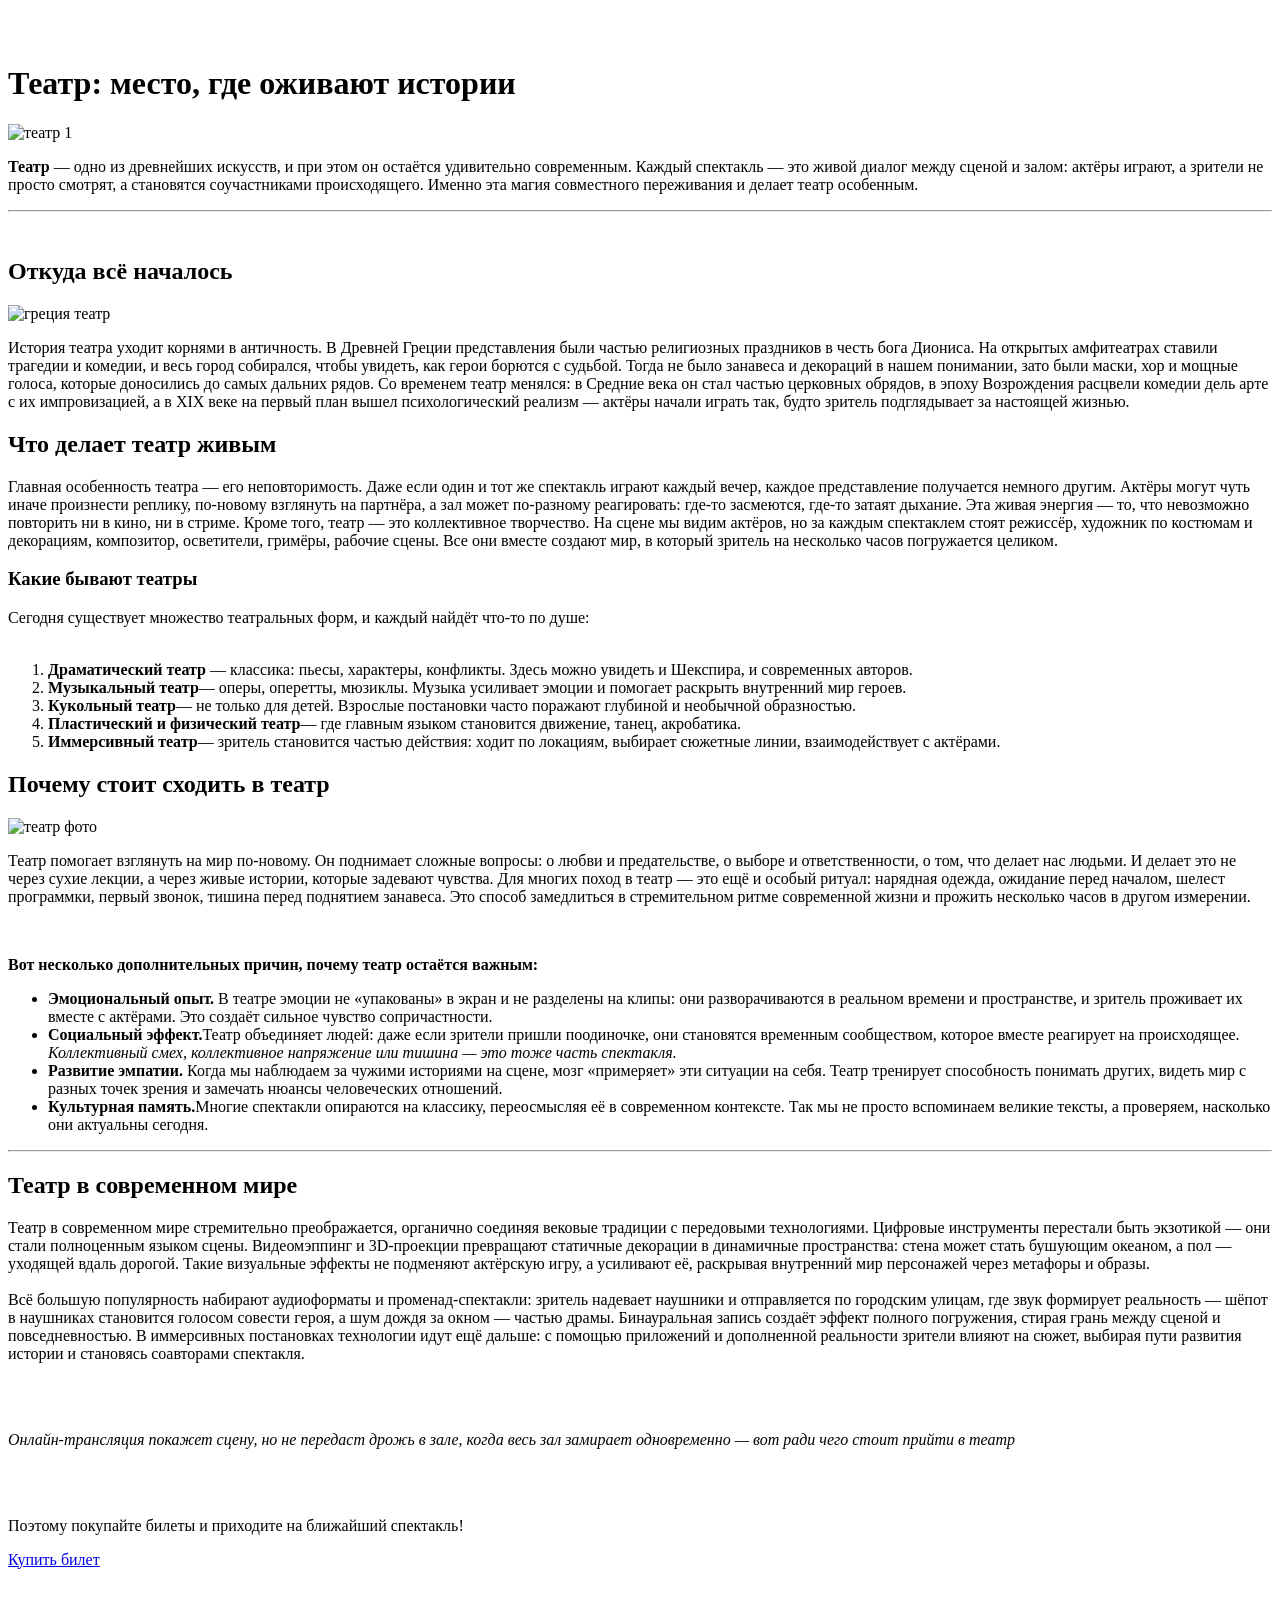
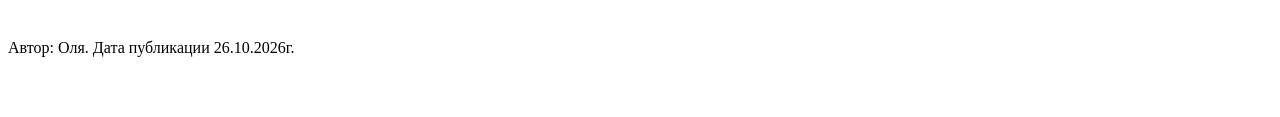
==== index.html @ bde0e6e7 "Create index.html" ====
<DOCTYPE html>
<html lang="ru">
  <head>
    <meta charset="UTF-8">
    <meta name="viewport" content="width=device-width, initial-scale=1.0">
<link rel="stylesheet" href="style.css">
    <title>Театр</title>
  </head>
  <body>
    <header>
      <div class="card">
<h1>Театр: место, где оживают истории</h1>
<img src="https://i.pinimg.com/1200x/78/25/24/7825245fdee2a1b22874e7d374e0bfaa.jpg" alt="театр 1">
      <p><strong>Театр</strong> — одно из древнейших искусств, и при этом он остаётся удивительно современным. Каждый спектакль — это живой диалог между сценой и залом: актёры играют, а зрители не просто смотрят, а становятся соучастниками происходящего. Именно эта магия совместного переживания и делает театр особенным.</p>
<hr>
</header>
<main>
     <div class="card">
     <h2>Откуда всё началось</h2>
<img src="https://i.pinimg.com/736x/07/54/9a/07549a7b54d4599b1a3d2034c88c1d8c.jpg" alt="греция театр">
        <p>История театра уходит корнями в античность. В Древней Греции представления были частью религиозных праздников в честь бога Диониса. На открытых амфитеатрах ставили трагедии и комедии, и весь город собирался, чтобы увидеть, как герои борются с судьбой. Тогда не было занавеса и декораций в нашем понимании, зато были маски, хор и мощные голоса, которые доносились до самых дальних рядов.
Со временем театр менялся: в Средние века он стал частью церковных обрядов, в эпоху Возрождения расцвели комедии дель арте с их импровизацией, а в XIX веке на первый план вышел психологический реализм — актёры начали играть так, будто зритель подглядывает за настоящей жизнью.</p>
<h2>Что делает театр живым</h2>
<p>Главная особенность театра — его неповторимость. Даже если один и тот же спектакль играют каждый вечер, каждое представление получается немного другим. Актёры могут чуть иначе произнести реплику, по-новому взглянуть на партнёра, а зал может по-разному реагировать: где-то засмеются, где-то затаят дыхание. Эта живая энергия — то, что невозможно повторить ни в кино, ни в стриме.

Кроме того, театр — это коллективное творчество. На сцене мы видим актёров, но за каждым спектаклем стоят режиссёр, художник по костюмам и декорациям, композитор, осветители, гримёры, рабочие сцены. Все они вместе создают мир, в который зритель на несколько часов погружается целиком.</p>
<h3>Какие бывают театры</h3>
<p>Сегодня существует множество театральных форм, и каждый найдёт что-то по душе:</p>
</div>
    <ol>
    <li><b>Драматический театр</b> — классика: пьесы, характеры, конфликты. Здесь можно увидеть и Шекспира, и современных авторов.</li>
    <li><b>Музыкальный театр</b>— оперы, оперетты, мюзиклы. Музыка усиливает эмоции и помогает раскрыть внутренний мир героев.</li>
    <li><b>Кукольный театр</b>— не только для детей. Взрослые постановки часто поражают глубиной и необычной образностью.</li>
    <li><b>Пластический и физический театр</b>— где главным языком становится движение, танец, акробатика.</li>
    <li><b>Иммерсивный театр</b>— зритель становится частью действия: ходит по локациям, выбирает сюжетные линии, взаимодействует с актёрами.</li>
</ol>


<div class="card">
<h2>Почему стоит сходить в театр</h2>
<img src="https://i.pinimg.com/1200x/43/51/a8/4351a837d95a75dd623ce6c57aaaa70f.jpg" alt="театр фото">
<p>Театр помогает взглянуть на мир по-новому. Он поднимает сложные вопросы: о любви и предательстве, о выборе и ответственности, о том, что делает нас людьми. И делает это не через сухие лекции, а через живые истории, которые задевают чувства.
Для многих поход в театр — это ещё и особый ритуал: нарядная одежда, ожидание перед началом, шелест программки, первый звонок, тишина перед поднятием занавеса. Это способ замедлиться в стремительном ритме современной жизни и прожить несколько часов в другом измерении.</p>
</div> <br>
<p><b>Вот несколько дополнительных причин, почему театр остаётся важным:</b></p>
<ul>
    <li><b>Эмоциональный опыт.</b> В театре эмоции не «упакованы» в экран и не разделены на клипы: они разворачиваются в реальном времени и пространстве, и зритель проживает их вместе с актёрами. Это создаёт сильное чувство сопричастности.</li>
<li><b>Социальный эффект.</b>Театр объединяет людей: даже если зрители пришли поодиночке, они становятся временным сообществом, которое вместе реагирует на происходящее. <em>Коллективный смех, коллективное напряжение или тишина — это тоже часть спектакля.</em></li>
<li><b>Развитие эмпатии. </b>Когда мы наблюдаем за чужими историями на сцене, мозг «примеряет» эти ситуации на себя. Театр тренирует способность понимать других, видеть мир с разных точек зрения и замечать нюансы человеческих отношений.</li>
<li><b>Культурная память.</b>Многие спектакли опираются на классику, переосмысляя её в современном контексте. Так мы не просто вспоминаем великие тексты, а проверяем, насколько они актуальны сегодня.</li></ul>

<hr>
<div class="card">
<h2>Театр в современном мире</h2>
<p>Театр в современном мире стремительно преображается, органично соединяя вековые традиции с передовыми технологиями. Цифровые инструменты перестали быть экзотикой — они стали полноценным языком сцены. Видеомэппинг и 3D‑проекции превращают статичные декорации в динамичные пространства: стена может стать бушующим океаном, а пол — уходящей вдаль дорогой. Такие визуальные эффекты не подменяют актёрскую игру, а усиливают её, раскрывая внутренний мир персонажей через метафоры и образы.
<br>
<br>
Всё большую популярность набирают аудиоформаты и променад‑спектакли: зритель надевает наушники и отправляется по городским улицам, где звук формирует реальность — шёпот в наушниках становится голосом совести героя, а шум дождя за окном — частью драмы. Бинауральная запись создаёт эффект полного погружения, стирая грань между сценой и повседневностью. В иммерсивных постановках технологии идут ещё дальше: с помощью приложений и дополненной реальности зрители влияют на сюжет, выбирая пути развития истории и становясь соавторами спектакля.</p>
<br>
<br>
<p><i>Онлайн‑трансляция покажет сцену, но не передаст дрожь в зале, когда весь зал замирает одновременно — вот ради чего стоит прийти в театр</i></p>
<br>
<br>
<p>Поэтому покупайте билеты и приходите на ближайший спектакль!</p>
<a href="https://afisha.yandex.ru/moscow/theatre?utm_source=direct_search&utm_medium=paid_performance&utm_campaign=MSCAMP-60_%5BAF-PT%5D_%7BWS%3AS%7D_RU-213_goal-REV_Category-Театр-Билеты%2F%2FТоварная%7C713591144&utm_term=---autotargeting&utm_content=INTid%7C01000000205787670802_205787670802%7Ccid%7C713591144%7Cgid%7C5787670802%7Caid%7C1918643913189774601%7Cpos%7Cpremium2%7Csrc%7Csearch_none%7Cdvc%7Cdesktop%7Cevid&etext=2202.fEd7aWQY4iSCY84RmDvKeNXqosxZN4XyrXvMXzpIcaYJtcxmiPmSApdjvlDSCZVjcHZ4bWp2ZnJpcmhocmVlbg.e72bdbdc466ce95ef4458d5a75df16bcf6acc637&yclid=6846003664634773503" class="btn-link">Купить билет</a>
</div>
</section>
    </main>

    <footer>
      <p>Автор: Оля. Дата публикации 26.10.2026г.</p>
    </footer>
  </body>
</html>
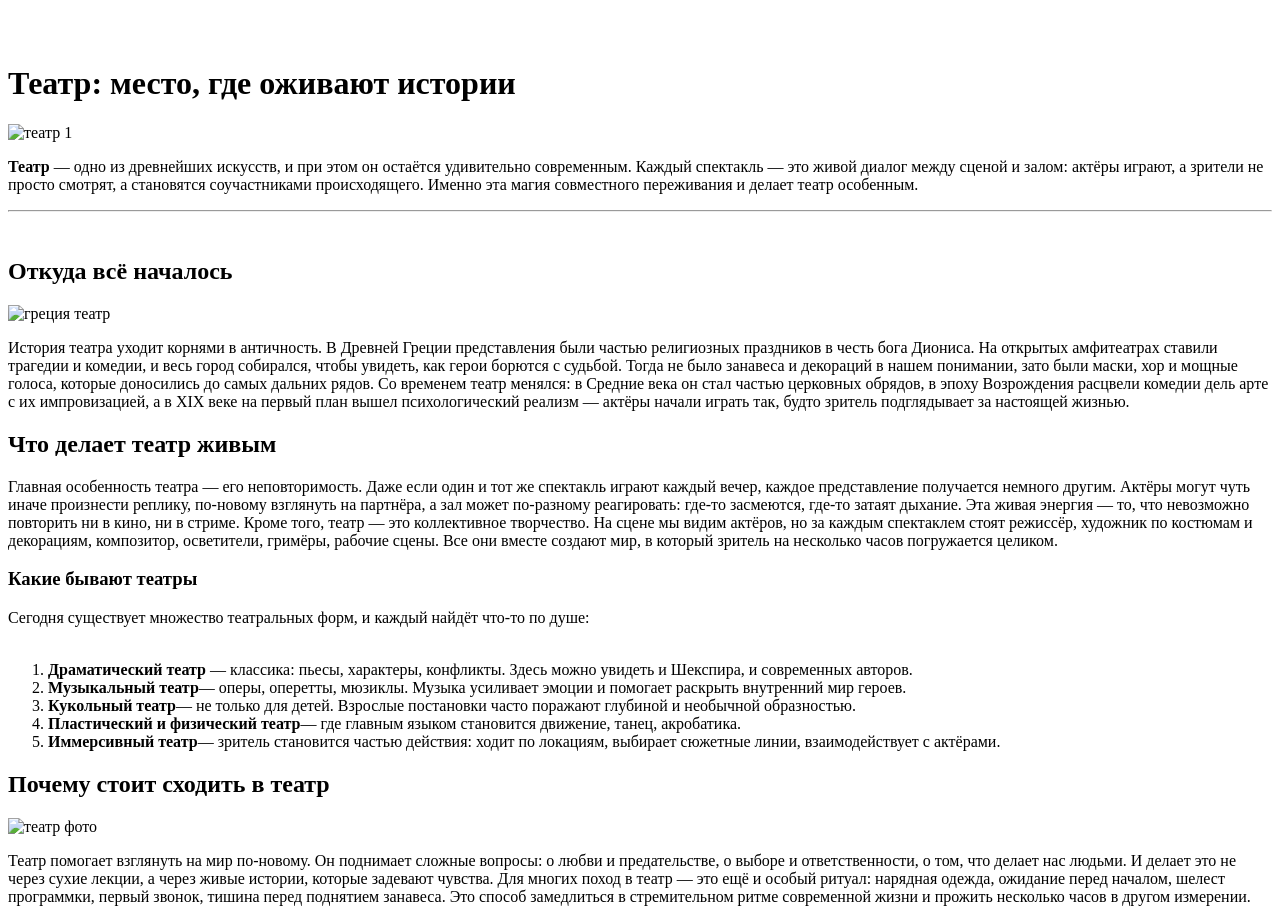
==== commit 060d5a76: "Update index.html страдай, восстанавливай" ====
--- a/index.html
+++ b/index.html
@@ -42,34 +42,4 @@
 <img src="https://i.pinimg.com/1200x/43/51/a8/4351a837d95a75dd623ce6c57aaaa70f.jpg" alt="театр фото">
 <p>Театр помогает взглянуть на мир по-новому. Он поднимает сложные вопросы: о любви и предательстве, о выборе и ответственности, о том, что делает нас людьми. И делает это не через сухие лекции, а через живые истории, которые задевают чувства.
 Для многих поход в театр — это ещё и особый ритуал: нарядная одежда, ожидание перед началом, шелест программки, первый звонок, тишина перед поднятием занавеса. Это способ замедлиться в стремительном ритме современной жизни и прожить несколько часов в другом измерении.</p>
-</div> <br>
-<p><b>Вот несколько дополнительных причин, почему театр остаётся важным:</b></p>
-<ul>
-    <li><b>Эмоциональный опыт.</b> В театре эмоции не «упакованы» в экран и не разделены на клипы: они разворачиваются в реальном времени и пространстве, и зритель проживает их вместе с актёрами. Это создаёт сильное чувство сопричастности.</li>
-<li><b>Социальный эффект.</b>Театр объединяет людей: даже если зрители пришли поодиночке, они становятся временным сообществом, которое вместе реагирует на происходящее. <em>Коллективный смех, коллективное напряжение или тишина — это тоже часть спектакля.</em></li>
-<li><b>Развитие эмпатии. </b>Когда мы наблюдаем за чужими историями на сцене, мозг «примеряет» эти ситуации на себя. Театр тренирует способность понимать других, видеть мир с разных точек зрения и замечать нюансы человеческих отношений.</li>
-<li><b>Культурная память.</b>Многие спектакли опираются на классику, переосмысляя её в современном контексте. Так мы не просто вспоминаем великие тексты, а проверяем, насколько они актуальны сегодня.</li></ul>
 
-<hr>
-<div class="card">
-<h2>Театр в современном мире</h2>
-<p>Театр в современном мире стремительно преображается, органично соединяя вековые традиции с передовыми технологиями. Цифровые инструменты перестали быть экзотикой — они стали полноценным языком сцены. Видеомэппинг и 3D‑проекции превращают статичные декорации в динамичные пространства: стена может стать бушующим океаном, а пол — уходящей вдаль дорогой. Такие визуальные эффекты не подменяют актёрскую игру, а усиливают её, раскрывая внутренний мир персонажей через метафоры и образы.
-<br>
-<br>
-Всё большую популярность набирают аудиоформаты и променад‑спектакли: зритель надевает наушники и отправляется по городским улицам, где звук формирует реальность — шёпот в наушниках становится голосом совести героя, а шум дождя за окном — частью драмы. Бинауральная запись создаёт эффект полного погружения, стирая грань между сценой и повседневностью. В иммерсивных постановках технологии идут ещё дальше: с помощью приложений и дополненной реальности зрители влияют на сюжет, выбирая пути развития истории и становясь соавторами спектакля.</p>
-<br>
-<br>
-<p><i>Онлайн‑трансляция покажет сцену, но не передаст дрожь в зале, когда весь зал замирает одновременно — вот ради чего стоит прийти в театр</i></p>
-<br>
-<br>
-<p>Поэтому покупайте билеты и приходите на ближайший спектакль!</p>
-<a href="https://afisha.yandex.ru/moscow/theatre?utm_source=direct_search&utm_medium=paid_performance&utm_campaign=MSCAMP-60_%5BAF-PT%5D_%7BWS%3AS%7D_RU-213_goal-REV_Category-Театр-Билеты%2F%2FТоварная%7C713591144&utm_term=---autotargeting&utm_content=INTid%7C01000000205787670802_205787670802%7Ccid%7C713591144%7Cgid%7C5787670802%7Caid%7C1918643913189774601%7Cpos%7Cpremium2%7Csrc%7Csearch_none%7Cdvc%7Cdesktop%7Cevid&etext=2202.fEd7aWQY4iSCY84RmDvKeNXqosxZN4XyrXvMXzpIcaYJtcxmiPmSApdjvlDSCZVjcHZ4bWp2ZnJpcmhocmVlbg.e72bdbdc466ce95ef4458d5a75df16bcf6acc637&yclid=6846003664634773503" class="btn-link">Купить билет</a>
-</div>
-</section>
-    </main>
-
-    <footer>
-      <p>Автор: Оля. Дата публикации 26.10.2026г.</p>
-    </footer>
-  </body>
-</html>
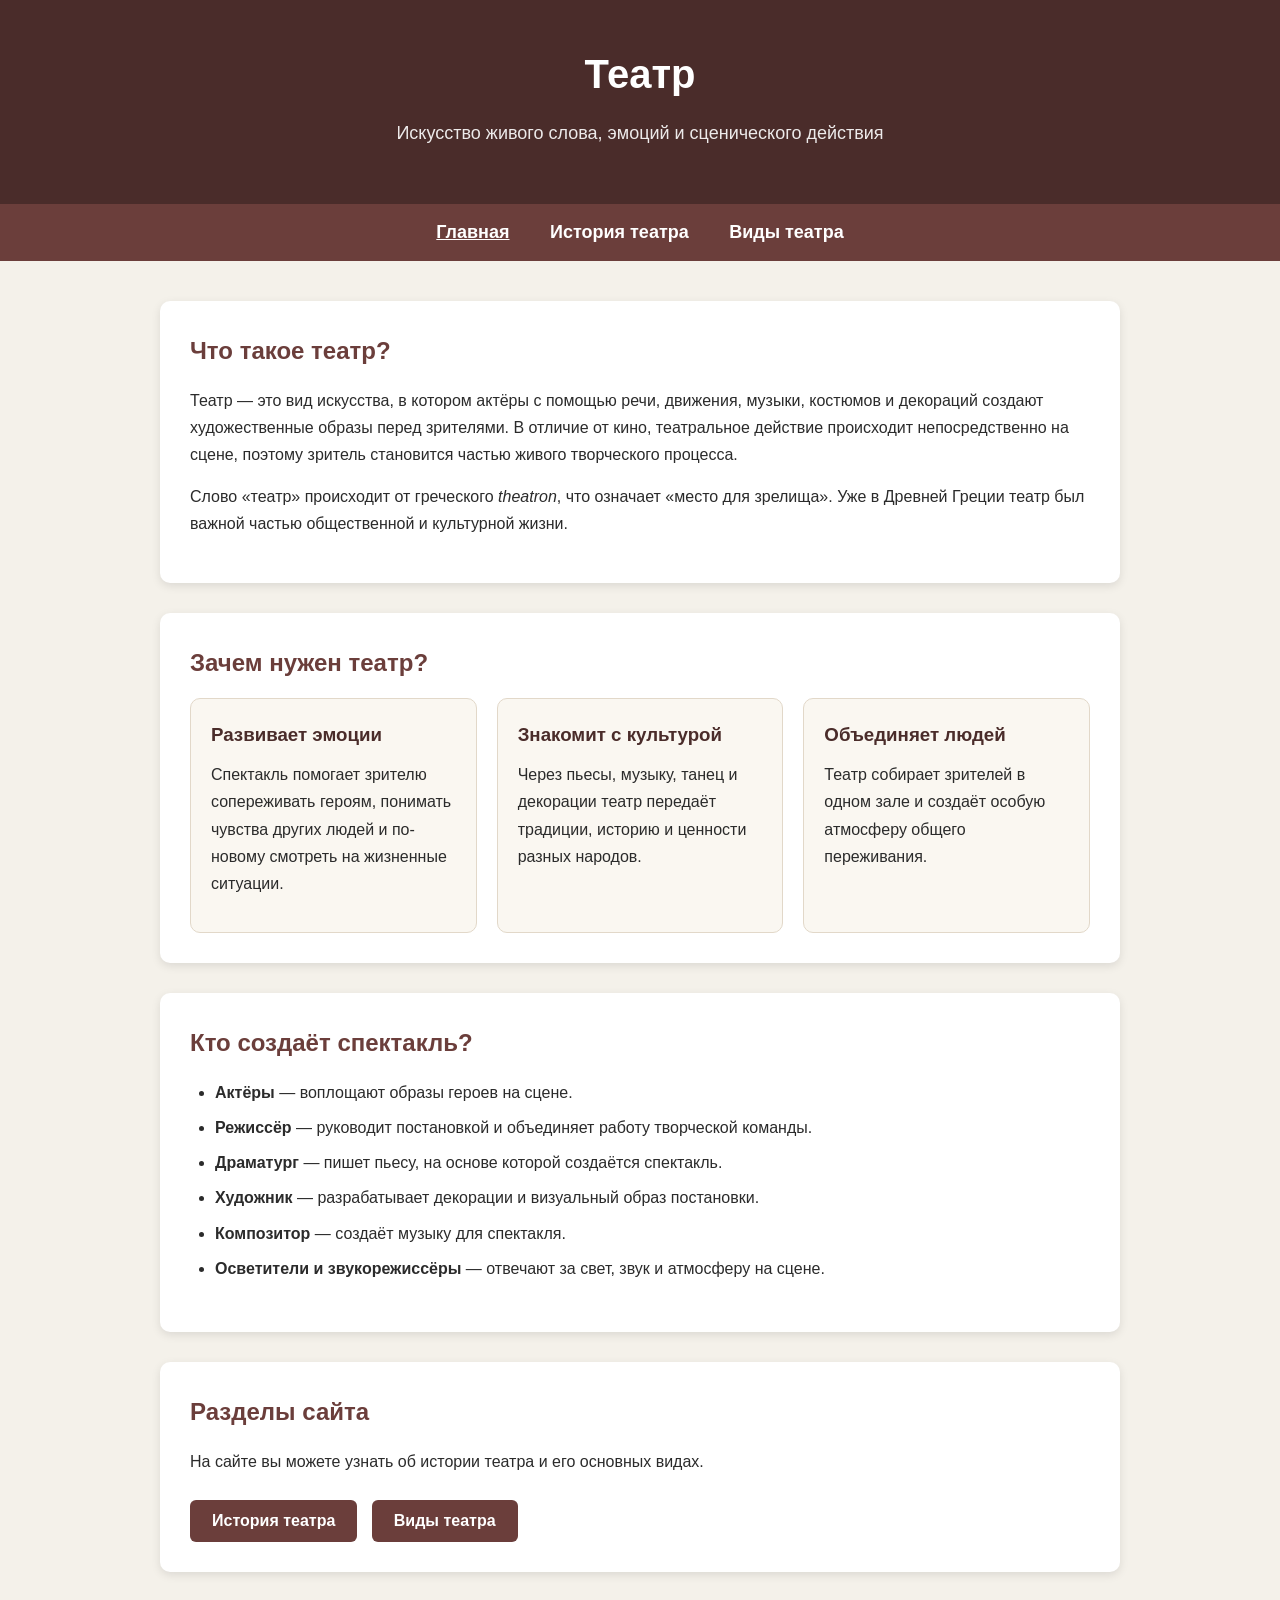
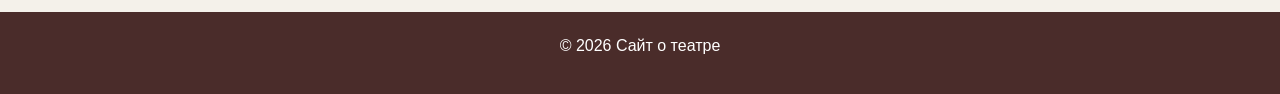
==== commit 699a8740: "Create index.html многостраничный сайт" ====
--- a/index.html
+++ b/index.html
@@ -1,45 +1,495 @@
-
-<DOCTYPE html>
+<!DOCTYPE html>
 <html lang="ru">
-  <head>
-    <meta charset="UTF-8">
-    <meta name="viewport" content="width=device-width, initial-scale=1.0">
-<link rel="stylesheet" href="style.css">
-    <title>Театр</title>
-  </head>
-  <body>
-    <header>
-      <div class="card">
-<h1>Театр: место, где оживают истории</h1>
-<img src="https://i.pinimg.com/1200x/78/25/24/7825245fdee2a1b22874e7d374e0bfaa.jpg" alt="театр 1">
-      <p><strong>Театр</strong> — одно из древнейших искусств, и при этом он остаётся удивительно современным. Каждый спектакль — это живой диалог между сценой и залом: актёры играют, а зрители не просто смотрят, а становятся соучастниками происходящего. Именно эта магия совместного переживания и делает театр особенным.</p>
-<hr>
-</header>
-<main>
-     <div class="card">
-     <h2>Откуда всё началось</h2>
-<img src="https://i.pinimg.com/736x/07/54/9a/07549a7b54d4599b1a3d2034c88c1d8c.jpg" alt="греция театр">
-        <p>История театра уходит корнями в античность. В Древней Греции представления были частью религиозных праздников в честь бога Диониса. На открытых амфитеатрах ставили трагедии и комедии, и весь город собирался, чтобы увидеть, как герои борются с судьбой. Тогда не было занавеса и декораций в нашем понимании, зато были маски, хор и мощные голоса, которые доносились до самых дальних рядов.
-Со временем театр менялся: в Средние века он стал частью церковных обрядов, в эпоху Возрождения расцвели комедии дель арте с их импровизацией, а в XIX веке на первый план вышел психологический реализм — актёры начали играть так, будто зритель подглядывает за настоящей жизнью.</p>
-<h2>Что делает театр живым</h2>
-<p>Главная особенность театра — его неповторимость. Даже если один и тот же спектакль играют каждый вечер, каждое представление получается немного другим. Актёры могут чуть иначе произнести реплику, по-новому взглянуть на партнёра, а зал может по-разному реагировать: где-то засмеются, где-то затаят дыхание. Эта живая энергия — то, что невозможно повторить ни в кино, ни в стриме.
-
-Кроме того, театр — это коллективное творчество. На сцене мы видим актёров, но за каждым спектаклем стоят режиссёр, художник по костюмам и декорациям, композитор, осветители, гримёры, рабочие сцены. Все они вместе создают мир, в который зритель на несколько часов погружается целиком.</p>
-<h3>Какие бывают театры</h3>
-<p>Сегодня существует множество театральных форм, и каждый найдёт что-то по душе:</p>
-</div>
-    <ol>
-    <li><b>Драматический театр</b> — классика: пьесы, характеры, конфликты. Здесь можно увидеть и Шекспира, и современных авторов.</li>
-    <li><b>Музыкальный театр</b>— оперы, оперетты, мюзиклы. Музыка усиливает эмоции и помогает раскрыть внутренний мир героев.</li>
-    <li><b>Кукольный театр</b>— не только для детей. Взрослые постановки часто поражают глубиной и необычной образностью.</li>
-    <li><b>Пластический и физический театр</b>— где главным языком становится движение, танец, акробатика.</li>
-    <li><b>Иммерсивный театр</b>— зритель становится частью действия: ходит по локациям, выбирает сюжетные линии, взаимодействует с актёрами.</li>
-</ol>
-
-
-<div class="card">
-<h2>Почему стоит сходить в театр</h2>
-<img src="https://i.pinimg.com/1200x/43/51/a8/4351a837d95a75dd623ce6c57aaaa70f.jpg" alt="театр фото">
-<p>Театр помогает взглянуть на мир по-новому. Он поднимает сложные вопросы: о любви и предательстве, о выборе и ответственности, о том, что делает нас людьми. И делает это не через сухие лекции, а через живые истории, которые задевают чувства.
-Для многих поход в театр — это ещё и особый ритуал: нарядная одежда, ожидание перед началом, шелест программки, первый звонок, тишина перед поднятием занавеса. Это способ замедлиться в стремительном ритме современной жизни и прожить несколько часов в другом измерении.</p>
-
+<head>
+  <meta charset="UTF-8">
+  <meta name="viewport" content="width=device-width, initial-scale=1.0">
+  <title>Театр — сайт</title>
+  <style>
+    * {
+      margin: 0;
+      padding: 0;
+      box-sizing: border-box;
+    }
+
+    body {
+      font-family: "Segoe UI", Arial, sans-serif;
+      background: #f4f1ea;
+      color: #2b2b2b;
+      line-height: 1.7;
+    }
+
+    header {
+      background: #4a2c2a;
+      color: #fff;
+      padding: 40px 20px;
+      text-align: center;
+    }
+
+    header h1 {
+      font-size: 40px;
+      margin-bottom: 10px;
+    }
+
+    header p {
+      font-size: 18px;
+      opacity: 0.9;
+    }
+
+    nav {
+      background: #6b3e3b;
+      padding: 15px;
+      text-align: center;
+    }
+
+    nav button {
+      background: none;
+      border: none;
+      color: #fff;
+      font-size: 18px;
+      font-weight: 600;
+      margin: 0 18px;
+      cursor: pointer;
+      font-family: inherit;
+    }
+
+    nav button:hover,
+    nav button.active {
+      text-decoration: underline;
+    }
+
+    main {
+      max-width: 1000px;
+      margin: 40px auto;
+      padding: 0 20px;
+    }
+
+    .page {
+      display: none;
+    }
+
+    .page.active {
+      display: block;
+    }
+
+    section {
+      background: #fff;
+      padding: 30px;
+      margin-bottom: 30px;
+      border-radius: 10px;
+      box-shadow: 0 3px 10px rgba(0, 0, 0, 0.1);
+    }
+
+    h2 {
+      color: #6b3e3b;
+      margin-bottom: 15px;
+    }
+
+    h3 {
+      margin: 20px 0 10px;
+      color: #4a2c2a;
+    }
+
+    p {
+      margin-bottom: 15px;
+    }
+
+    ul {
+      margin: 10px 0 20px 25px;
+    }
+
+    li {
+      margin-bottom: 8px;
+    }
+
+    .cards {
+      display: grid;
+      grid-template-columns: repeat(auto-fit, minmax(250px, 1fr));
+      gap: 20px;
+    }
+
+    .card {
+      background: #faf7f1;
+      border: 1px solid #e2d8c9;
+      border-radius: 10px;
+      padding: 20px;
+    }
+
+    .card h3 {
+      margin-top: 0;
+    }
+
+    .timeline {
+      border-left: 4px solid #6b3e3b;
+      padding-left: 20px;
+    }
+
+    .timeline-item {
+      margin-bottom: 25px;
+    }
+
+    .timeline-item h3 {
+      margin-top: 0;
+    }
+
+    .button {
+      display: inline-block;
+      margin: 10px 10px 0 0;
+      padding: 12px 22px;
+      background: #6b3e3b;
+      color: #fff;
+      border: none;
+      text-decoration: none;
+      border-radius: 6px;
+      font-weight: 600;
+      cursor: pointer;
+      font-family: inherit;
+      font-size: 16px;
+    }
+
+    .button:hover {
+      background: #4a2c2a;
+    }
+
+    footer {
+      background: #4a2c2a;
+      color: #fff;
+      text-align: center;
+      padding: 20px;
+      margin-top: 40px;
+    }
+
+    @media (max-width: 600px) {
+      nav button {
+        display: inline-block;
+        margin: 5px 10px;
+      }
+
+      header h1 {
+        font-size: 30px;
+      }
+
+      section {
+        padding: 20px;
+      }
+    }
+  </style>
+</head>
+<body>
+
+  <header>
+    <h1>Театр</h1>
+    <p>Искусство живого слова, эмоций и сценического действия</p>
+  </header>
+
+  <nav>
+    <button class="nav-link active" data-page="glavnaya">Главная</button>
+    <button class="nav-link" data-page="istoriya">История театра</button>
+    <button class="nav-link" data-page="vidy">Виды театра</button>
+  </nav>
+
+  <main>
+
+    <!-- ГЛАВНАЯ СТРАНИЦА -->
+    <div id="glavnaya" class="page active">
+      <section>
+        <h2>Что такое театр?</h2>
+        <p>
+          Театр — это вид искусства, в котором актёры с помощью речи, движения,
+          музыки, костюмов и декораций создают художественные образы перед зрителями.
+          В отличие от кино, театральное действие происходит непосредственно на сцене,
+          поэтому зритель становится частью живого творческого процесса.
+        </p>
+        <p>
+          Слово «театр» происходит от греческого <em>theatron</em>, что означает
+          «место для зрелища». Уже в Древней Греции театр был важной частью
+          общественной и культурной жизни.
+        </p>
+      </section>
+
+      <section>
+        <h2>Зачем нужен театр?</h2>
+        <div class="cards">
+          <div class="card">
+            <h3>Развивает эмоции</h3>
+            <p>
+              Спектакль помогает зрителю сопереживать героям, понимать чувства
+              других людей и по-новому смотреть на жизненные ситуации.
+            </p>
+          </div>
+
+          <div class="card">
+            <h3>Знакомит с культурой</h3>
+            <p>
+              Через пьесы, музыку, танец и декорации театр передаёт традиции,
+              историю и ценности разных народов.
+            </p>
+          </div>
+
+          <div class="card">
+            <h3>Объединяет людей</h3>
+            <p>
+              Театр собирает зрителей в одном зале и создаёт особую атмосферу
+              общего переживания.
+            </p>
+          </div>
+        </div>
+      </section>
+
+      <section>
+        <h2>Кто создаёт спектакль?</h2>
+        <ul>
+          <li><strong>Актёры</strong> — воплощают образы героев на сцене.</li>
+          <li><strong>Режиссёр</strong> — руководит постановкой и объединяет работу творческой команды.</li>
+          <li><strong>Драматург</strong> — пишет пьесу, на основе которой создаётся спектакль.</li>
+          <li><strong>Художник</strong> — разрабатывает декорации и визуальный образ постановки.</li>
+          <li><strong>Композитор</strong> — создаёт музыку для спектакля.</li>
+          <li><strong>Осветители и звукорежиссёры</strong> — отвечают за свет, звук и атмосферу на сцене.</li>
+        </ul>
+      </section>
+
+      <section>
+        <h2>Разделы сайта</h2>
+        <p>На сайте вы можете узнать об истории театра и его основных видах.</p>
+        <button class="button" onclick="openPage('istoriya')">История театра</button>
+        <button class="button" onclick="openPage('vidy')">Виды театра</button>
+      </section>
+    </div>
+
+    <!-- СТРАНИЦА: ИСТОРИЯ ТЕАТРА -->
+    <div id="istoriya" class="page">
+      <section>
+        <h2>Как возник театр</h2>
+        <p>
+          Театр появился в глубокой древности. Его истоки связаны с обрядами,
+          праздниками, песнями и танцами, во время которых люди изображали богов,
+          животных и события из своей жизни. Постепенно такие действия превратились
+          в самостоятельное искусство.
+        </p>
+      </section>
+
+      <section class="timeline">
+        <h2>Основные этапы развития</h2>
+
+        <div class="timeline-item">
+          <h3>Древняя Греция</h3>
+          <p>
+            Театр Древней Греции считается одной из важнейших основ европейской
+            театральной культуры. Там возникли трагедия и комедия, а представления
+            проходили в специальных открытых театрах.
+          </p>
+          <p>
+            Большой вклад в развитие театра внесли драматурги Эсхил, Софокл,
+            Еврипид и Аристофан.
+          </p>
+        </div>
+
+        <div class="timeline-item">
+          <h3>Древний Рим</h3>
+          <p>
+            Римляне развили греческие театральные традиции, добавили больше
+            зрелищности и создали собственные комедии и трагедии. Театральные
+            представления часто сопровождались музыкой и танцами.
+          </p>
+        </div>
+
+        <div class="timeline-item">
+          <h3>Средневековье</h3>
+          <p>
+            В Средние века театральные представления были связаны с религиозными
+            праздниками. Актёры разыгрывали сцены из Библии, а также народные
+            комические сценки.
+          </p>
+        </div>
+
+        <div class="timeline-item">
+          <h3>Эпоха Возрождения</h3>
+          <p>
+            В эпоху Возрождения театр стал обращаться к человеку, его чувствам,
+            выбору и внутреннему миру. Особое место занимает творчество
+            Уильяма Шекспира, чьи пьесы до сих пор идут на сценах всего мира.
+          </p>
+        </div>
+
+        <div class="timeline-item">
+          <h3>XIX век</h3>
+          <p>
+            В XIX веке развивался реалистический театр. Постановки стремились
+            правдиво показывать жизнь обычных людей, их переживания и общественные
+            проблемы.
+          </p>
+        </div>
+
+        <div class="timeline-item">
+          <h3>XX век и современность</h3>
+          <p>
+            В XX веке появились новые формы театра: экспериментальные постановки,
+            театр абсурда, театр танца, кукольный театр и иммерсивные спектакли.
+            Современный театр продолжает искать новые способы общения со зрителем.
+          </p>
+        </div>
+      </section>
+
+      <section>
+        <h2>Русский театр</h2>
+        <p>
+          Русский театр имеет богатую историю. В XVIII веке в России появились
+          первые профессиональные театры, а в XIX веке сформировалась национальная
+          драматургия и актёрская школа.
+        </p>
+        <p>
+          Большую роль в развитии русского театра сыграли Александр Островский,
+          Константин Станиславский, Владимир Немирович-Данченко и многие другие
+          деятели культуры.
+        </p>
+      </section>
+
+      <section>
+        <h2>Переход по сайту</h2>
+        <button class="button" onclick="openPage('glavnaya')">На главную</button>
+        <button class="button" onclick="openPage('vidy')">Виды театра</button>
+      </section>
+    </div>
+
+    <!-- СТРАНИЦА: ВИДЫ ТЕАТРА -->
+    <div id="vidy" class="page">
+      <section>
+        <h2>Каким бывает театр?</h2>
+        <p>
+          Театр не ограничивается разговорными пьесами. В нём соединяются слово,
+          музыка, танец, куклы, свет, декорации и даже взаимодействие со зрителем.
+          Разные виды театра по-своему рассказывают истории и создают эмоции.
+        </p>
+      </section>
+
+      <section>
+        <h2>Основные виды театра</h2>
+        <div class="cards">
+          <div class="card">
+            <h3>Драматический театр</h3>
+            <p>
+              Основой спектакля является пьеса и игра актёров. Зрители наблюдают
+              за судьбами героев, их конфликтами, чувствами и выбором.
+            </p>
+          </div>
+
+          <div class="card">
+            <h3>Музыкальный театр</h3>
+            <p>
+              В таких постановках важную роль играют музыка и пение. К ним относятся
+              оперетта, мюзикл и другие жанры, где музыка помогает раскрывать сюжет.
+            </p>
+          </div>
+
+          <div class="card">
+            <h3>Опера</h3>
+            <p>
+              Опера — это музыкально-театральное произведение, в котором герои
+              поют свои партии под сопровождение оркестра.
+            </p>
+          </div>
+
+          <div class="card">
+            <h3>Балет</h3>
+            <p>
+              Балет рассказывает историю через танец, музыку, пластику и мимику.
+              Главным языком балета является движение танцовщиков.
+            </p>
+          </div>
+
+          <div class="card">
+            <h3>Кукольный театр</h3>
+            <p>
+              В кукольном театре действуют куклы, которыми управляют актёры.
+              Такие спектакли особенно популярны у детей, но могут быть интересны
+              и взрослым.
+            </p>
+          </div>
+
+          <div class="card">
+            <h3>Театр теней</h3>
+            <p>
+              В театре теней история создаётся с помощью силуэтов, света и экрана.
+              Это необычный и выразительный вид театрального искусства.
+            </p>
+          </div>
+
+          <div class="card">
+            <h3>Пантомима</h3>
+            <p>
+              Пантомима — это театр без слов. Актёр передаёт эмоции и действия
+              с помощью жестов, мимики и пластики тела.
+            </p>
+          </div>
+
+          <div class="card">
+            <h3>Иммерсивный театр</h3>
+            <p>
+              В иммерсивном театре зритель может перемещаться по пространству
+              спектакля и становиться его участником.
+            </p>
+          </div>
+        </div>
+      </section>
+
+      <section>
+        <h2>Жанры театральных постановок</h2>
+        <ul>
+          <li><strong>Трагедия</strong> — спектакль о серьёзных конфликтах, страдании и судьбе героев.</li>
+          <li><strong>Комедия</strong> — постановка, которая вызывает смех и часто высмеивает недостатки людей или общества.</li>
+          <li><strong>Драма</strong> — история о сложных жизненных ситуациях и переживаниях героев.</li>
+          <li><strong>Мелодрама</strong> — спектакль с яркими эмоциями, любовной линией и острым конфликтом.</li>
+          <li><strong>Мюзикл</strong> — жанр, в котором сюжет раскрывается через песни, музыку и танец.</li>
+        </ul>
+      </section>
+
+      <section>
+        <h2>Переход по сайту</h2>
+        <button class="button" onclick="openPage('glavnaya')">На главную</button>
+        <button class="button" onclick="openPage('istoriya')">История театра</button>
+      </section>
+    </div>
+
+  </main>
+
+  <footer>
+    <p>© 2026 Сайт о театре</p>
+  </footer>
+
+  <script>
+    function openPage(pageId) {
+      const pages = document.querySelectorAll(".page");
+      const buttons = document.querySelectorAll(".nav-link");
+
+      pages.forEach(function(page) {
+        page.classList.remove("active");
+      });
+
+      buttons.forEach(function(button) {
+        button.classList.remove("active");
+      });
+
+      document.getElementById(pageId).classList.add("active");
+
+      const activeButton = document.querySelector(
+        '.nav-link[data-page="' + pageId + '"]'
+      );
+
+      if (activeButton) {
+        activeButton.classList.add("active");
+      }
+
+      window.scrollTo({
+        top: 0,
+        behavior: "smooth"
+      });
+    }
+
+    document.querySelectorAll(".nav-link").forEach(function(button) {
+      button.addEventListener("click", function() {
+        openPage(button.dataset.page);
+      });
+    });
+  </script>
+
+</body>
+</html>
